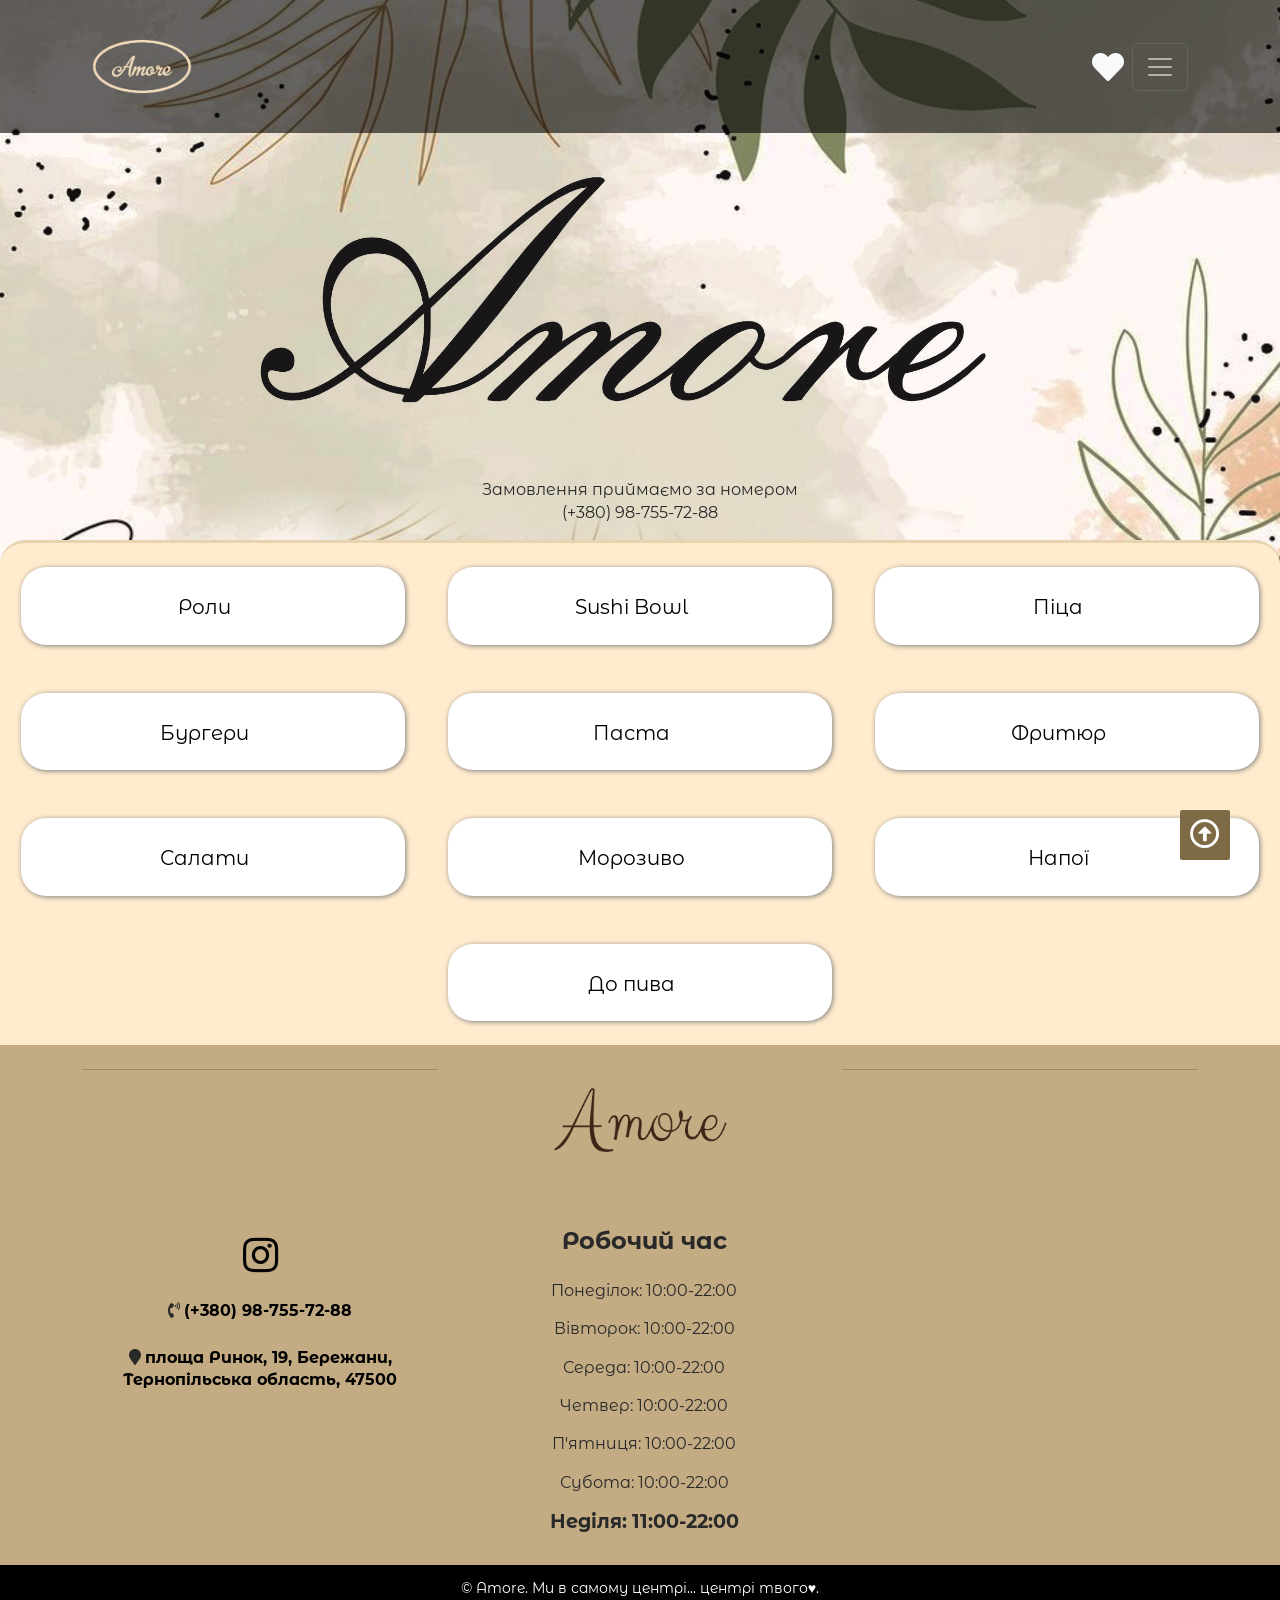
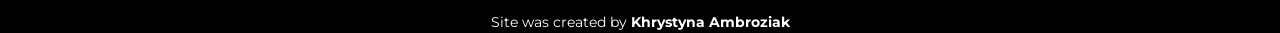
==== index.html @ 44c8d10b "Update index.html" ====
<!-- #region head -->
<!DOCTYPE html>
<html lang="en">
<head>
  <meta charset="UTF-8">
  <meta http-equiv="X-UA-Compatible" content="IE=edge">
  <meta name="viewport" content="width=device-width, initial-scale=1.0">
  
   <title>Menu Amore </title>
   
  <link rel="icon" href="img/icons/logoTab.png" type="image/png">
  <link rel="preconnect" href="https://fonts.googleapis.com">
<link rel="preconnect" href="https://fonts.gstatic.com" crossorigin>
<link href="https://fonts.googleapis.com/css2?family=Montserrat+Alternates:ital,wght@0,300;0,400;0,500;0,600;1,100;1,200;1,400;1,500;1,600&display=swap" rel="stylesheet">
<link href="https://fonts.googleapis.com/css2?family=Lobster&family=Montserrat:ital,wght@1,100&display=swap" rel="stylesheet">  
<link rel="stylesheet" href="https://cdnjs.cloudflare.com/ajax/libs/font-awesome/5.15.4/css/all.min.css" integrity="sha512-1ycn6IcaQQ40/MKBW2W4Rhis/DbILU74C1vSrLJxCq57o941Ym01SwNsOMqvEBFlcgUa6xLiPY/NS5R+E6ztJQ==" crossorigin="anonymous" referrerpolicy="no-referrer" />
	
  
<link href="https://cdn.jsdelivr.net/npm/bootstrap@5.1.3/dist/css/bootstrap.min.css" rel="stylesheet">
<link rel="stylesheet" href="style.css">  
<link rel="stylesheet" href="https://cdnjs.cloudflare.com/ajax/libs/font-awesome/5.15.1/css/all.min.css">

</head>
<!-- #endregion -->
<body id="home">
 

  <header class="header">
    <div class="header__top navbar navbar-dark fixed-top " >
      <div class="container justify-content-between">
        <a href="#home" class="back-button" id = "backBtn" onclick="goBack()">
          <i class="fas fa-arrow-left"></i>
        </a>
  
      <a href="#home" id="btn__home">
        <img class="logo" src="img/icons/logo.png" alt="Amore logo">
      </a>
      
      
      
      <div class="d-flex">
        <a href="#selected" id="liked__products"><i class="fas fa-heart fa-2x p-2 text-light"></i>
      </a>
        <button class="navbar-toggler" data-toggle="collapse" data-target="#responsive" id="burg__menu"><span class="navbar-toggler-icon"></span></button></div>
        
        <div class="collapse navbar-collapse text-uppercase" id="responsive">
        <div class="d-flex justify-content-end align-items-center">
        <div class="navbar-nav ">
          <button type="button" href="#rolys" class="nav__link main__link" id="nav__link" data-id="rolys">Роли</button>
          <button type="button" href="#sushi-bowl" class="nav__link main__link" id="nav__link" data-id="sushi-bowl">Sushi Bowl</button>
          <button type="button" href="#pizza" class="nav__link main__link" id="nav__link" data-id="pizza">Піца</button>
          <button type="button" href="#burgers" class="nav__link main__link" id="nav__link" data-id="burgers">Бургери</button>
	  	  <button type="button" href="#pasta" class="nav__link main__link" id="nav__link" data-id="pasta">Паста</button>
          <button type="button" href="#frytur" class="nav__link main__link" id="nav__link" data-id="frytur">Фритюр</button>
          <button type="button" href="#salads" class="nav__link main__link" id="nav__link" data-id="salads">Салати</button>
          <button type="button" href="#ice-cream" class="nav__link main__link" id="nav__link" data-id="ice-cream">Морозиво</button>
          <button type="button" href="#drinks" class="nav__link main__link" id="nav__link" data-id="drinks">Напої</button>
          <button type="button" href="#bear-menu" class="nav__link main__link" id="nav__link" data-id="beer-menu">До пива</button>
        </div>
        </div>
      </div>
    
  </div>
  </div>
  <div class="header__buttom d-flex justify-content-center "><p class="text-center font-weight-bold">Замовлення приймаємо за номером <br> (+380) 98-755-72-88</p></div>
  
    <a href="#" class="gotoupbtn"><i class="far fa-arrow-alt-circle-up"></i></a>
  
  </header>
  
 

  <main class="main">
    
    <div class="row justify-content-center text-center m-0" id="home__menu">
			
			<div class="col-sm-12 col-lg-4 col-md-6 my-4">
				<button type="button" href="#roly" class="btn btn-info btn-lg border-0 btun main__link"  id="nav__link" data-id="rolys">Роли</button>
			</div>
			
      <div class="col-sm-12 col-lg-4 col-md-6 my-4">

            <button type="button" href="#sushi-bowl" class="btn btn-info btn-lg border-0 btun main__link" id="nav__link" data-id="sushi-bowl">Sushi Bowl</button></div>
      <div class="col-sm-12 col-lg-4 col-md-6 my-4">

         <button type="button" href="#pizza" class="btn btn-info btn-lg border-0 btun main__link" id="nav__link" data-id="pizza">Піца</button></div>
      <div class="col-sm-12 col-lg-4 col-md-6 my-4">

      <button type="button" href="#burgers" class="btn btn-info btn-lg border-0 btun main__link" id="nav__link" data-id="burgers">Бургери</button></div>
      <div class="col-sm-12 col-lg-4 col-md-6 my-4">
	      
      <button type="button" href="#pasta" class="btn btn-info btn-lg border-0 btun main__link" id="nav__link" data-id="pasta">Паста</button></div>
      <div class="col-sm-12 col-lg-4 col-md-6 my-4">
	      
      <button type="button" href="#frytur" class="btn btn-info btn-lg border-0 btun main__link" id="nav__link" data-id="frytur">Фритюр</button></div>
        
      <div class="col-sm-12 col-lg-4 col-md-6 my-4">

      <button type="button" href="#salads" class="btn btn-info btn-lg border-0 btun main__link" id="nav__link" data-id="salads">Салати</button></div>
      <div class="col-sm-12 col-lg-4 col-md-6 my-4">

      <button type="button" href="#ice-cream" class="btn btn-info btn-lg border-0 btun main__link" id="nav__link" data-id="ice-cream">Морозиво</button></div>
      <div class="col-sm-12 col-lg-4 col-md-6 my-4">

      <button type="button" href="#drinks" class="btn btn-info btn-lg border-0 btun main__link" id="nav__link" data-id="drinks">Напої</button></div>
    
      
      <div class="col-sm-12 col-lg-4 col-md-6 my-4">

      <button type="button" href="#bear-menu" class="btn btn-info btn-lg border-0 btun main__link" id="nav__link" data-id="beer-menu">До пива</button></div>
          
		</div>
    <section class="recommended row justify-content-center m-0" id="recommended">
      
        
      </div>
    </section>
    

    
  </main>

  
   <!-- footer 4-->
   <footer class="">
    <div class="container">
      <div class="row">
        <div class="col-lg-4 col-md-12 text-center">
          <hr class="my-4">
        </div>
        <div class="col-lg-4 col-md-12 text-center">
          <img src="img/icons/logoFooter.png" height="150" alt="Amore logo">
        </div>
        <div class="col-lg-4 col-md-12 text-center">
          <hr class="my-4">
        </div>
      </div> <!--row end-->
      
      
      
      <!--<div class="row justify-content-center">
        <div class="col-md-9 col-sm-10 px-2 py-3">
          <div class="d-flex justify-content-between py-3 my-2 mypd-10">
            
            <a href="https://www.facebook.com/profile.php?id=100052698589684" class="icon-link"><i class="fab fa-facebook"></i></a>
          </div>
        </div>
      </div> --><!--row end-->
      
      <div class="row justify-content-center">
        
        <div class="col-md-6 col-lg-4 col-sm-12 py-4 text-sm-center text-md-left">
          <div class="flex-column">
            <div class="py-2 p-1 m-2">
              <a href="https://www.instagram.com/amore_sushi_pizza/" class="icon-link"><i class="fab fa-instagram"></i></a>
            </div>
            <div class="py-2 p-1 m-2">
              <i class="fas fa-phone-volume fs-30"></i>
              <a href="tel:+380 98 755 72 88" class="footer-link-item">(+380) 98-755-72-88</a>
            </div>
            
            <div class="py-2 p-1 m-2">
              <i class="fas fa-map-marker fs-30"></i>
              <a href="https://maps.app.goo.gl/dBQZLiyZNmDAJAns5" class="footer-link-item">площа Ринок, 19, Бережани, Тернопільська область, 47500</a>
            </div>
          </div>
        </div>
        <div class="col-md-6 col-lg-4 col-sm-12 py-4 text-sm-center text-md-left">
          <div class="flex-column justify-content-center">
            <h4 class="py-2 p-1" style="margin-left: 0.5rem;"><strong>Робочий час</strong></h4>
        
            <div class=" py-2 p-1 " style="margin-left: 0.5rem;" id="monday">
              Понеділок: 10:00-22:00
            </div>
        
            <div class="working-hours-item py-2 p-1" style="margin-left: 0.5rem;" id="tuesday">
              Вівторок: 10:00-22:00
            </div>
        
            <div class="working-hours-item py-2 p-1" style="margin-left: 0.5rem;" id="wednesday">
              Середа: 10:00-22:00
            </div>
        
            <div class="working-hours-item py-2 p-1" style="margin-left: 0.5rem;" id="thursday">
              Четвер: 10:00-22:00
            </div>
        
            <div class="working-hours-item py-2 p-1" style="margin-left: 0.5rem;" id="friday">
              П'ятниця: 10:00-22:00
            </div>
        
            <div class="working-hours-item py-2 p-1" style="margin-left: 0.5rem;" id="saturday">
              Субота: 10:00-22:00
            </div>
        
            <div class="working-hours-item py-2 p-1" style="margin-left: 0.5rem;" id="sunday">
              Неділя: 11:00-22:00
            </div>
          </div>
        </div>
        
      
        <div class="col-md-6 col-lg-4 col-sm-12 py-4 text-sm-center text-md-left text-center">
			<iframe src="https://www.google.com/maps/embed?pb=!1m14!1m8!1m3!1d10376.44341613339!2d24.9385401!3d49.4446218!3m2!1i1024!2i768!4f13.1!3m3!1m2!1s0x4730659e12428683%3A0x9b171ef4045ffa68!2z0J_RltGG0LAgQU1PUkUg0KHRg9GI0ZY!5e0!3m2!1suk!2sua!4v1702551640655!5m2!1suk!2sua" width="300" height="200" style="border:0;" allowfullscreen="" loading="lazy"></iframe>
        </div>
      </div> <!--row end-->
    </div> <!--container end-->
    <div class="container-fluid bg-footer-dark text-white">
      <div class="row">
        <div class="col-12 text-center py-2 my-1">
          <small>&copy; Amore. Ми в самому центрі... центрі твого♥️.</small><br>
        </div>
	<small class="end-page text-center">Site was created by <a href="mailto:ambrozyak20@gmail.com">Khrystyna Ambroziak</a></small>
      </div>
    </div>
  </footer> <!--footer end-->
	
	<script src="https://code.jquery.com/jquery-3.5.1.slim.min.js" integrity="sha384-DfXdz2htPH0lsSSs5nCTpuj/zy4C+OGpamoFVy38MVBnE+IbbVYUew+OrCXaRkfj" crossorigin="anonymous"></script>
	<script src="https://cdn.jsdelivr.net/npm/popper.js@1.16.1/dist/umd/popper.min.js" integrity="sha384-9/reFTGAW83EW2RDu2S0VKaIzap3H66lZH81PoYlFhbGU+6BZp6G7niu735Sk7lN" crossorigin="anonymous"></script>
	<script src="https://cdn.jsdelivr.net/npm/bootstrap@5.1.3/dist/js/bootstrap.bundle.min.js"></script>

<script src="https://cdnjs.cloudflare.com/ajax/libs/twitter-bootstrap/4.3.1/js/bootstrap.min.js"></script>
    <script src="js/script.js"></script>
   
</body>
</html>
---- style.css ----
/* #region page */
html {
    scroll-behavior: smooth;
  }
  
  body {
    margin: 0;
    padding: 0;
    font-family: 'Montserrat Alternates', sans-serif;
    color: #292929;
    font-size: 16px;
    line-height: 140%;
    background-color: #FFEBCD;
  }
  a{
    text-decoration: none;
    color: black;
}
  /* #endregion */
  /* #region header */
  
 .header {
    display: flex;
    flex-direction: column-reverse;
    justify-content: space-between;
    box-sizing: border-box;
    min-height: 60vh;
  }
 
  .header::before {
    content: '';
    position: absolute;
    top: 0;
    left: 0;
    width: 100%;
    height: 65%;
    background: url(img/cover.jpeg) no-repeat center center/cover;
    overflow: hidden;
    z-index: -1;
}
@media (max-width: 600px){
  .header::before {
    
    height: 40%;
  }
  .header {
    min-height: 35vh;
  }
}
 
  .logo {
    width: 100px;
  }
  
  
   
  .header__top {
    display: flex;
    width: 100vw;
    padding: 24px 80px 24px 80px;
    background-color: rgba(0,0,0,0.6);
  }
  @media (max-width: 800px){
    .header__top {
      padding: 4px 4px;
    }
   
 }
 .back-button {
  top: 20px;
  left: 20px;
  cursor: pointer;
  font-size: 34px;
  color: rgb(160, 158, 155);
  display: none;
}
.back-button:hover{
  color: rgb(222, 220, 216);
}
 .header__bottom {
  margin-bottom: 0;
 }

  /* #endregion */
  /* #region menu */
  
  
  .hide__menu{
    display: none;
    
  }
  
  .menu__top {
    display: flex;
    justify-content: space-between;
    margin-bottom: 64px;
  }
  /* #endregion */
  /* #region nav */
  .nav {
    display: flex;
    flex-direction: column;
    gap: 32px;
   
  }
  .menu-list-bar{
    display: flex;
    flex-direction: column;
    gap: 32px;
  }
  
  .nav__link {
    color: #FFFFFF !important;
    transition:  .3s  ease-in-out;
    text-decoration: none;
    text-transform: uppercase;
    background: none;
    border: none;
    /*text-decoration: none;
    font-weight: bold;
    font-size: 22px;
    line-height: 22px;
    text-transform: uppercase;
    letter-spacing: 2px;
    background: none;
    border: none;
    padding: 0;
 
  text-decoration: underline;
  cursor: pointer;*/
  }
  .nav__link::after{
    content: "";
    display: inline-block;
    border-right: 2px solid #F2F2F2;
    height: 12px;
    padding: 0px 1px;
    opacity: 0;
    transition:  .3s  ease-in-out;

    

}
.nav__link::before{
    content: "";
    display: inline-block;
    
    height: 12px;
    opacity: 0;
    border-left: 2px solid #F2F2F2;
    padding: 0px 1px;
    transition:  .3  ease-in-outs;

}

.nav__link:hover::after{
    opacity: 1;
    transition:  .3s  ease-in-out;
    padding: 3px
} 
.nav__link:hover::before{
    opacity: 1;
    transition:  .3s  ease-in-out;
    padding: 3px
} 

  /* #endregion */
  /* #region main */
  .main {
    padding: 0;
    min-height: 400px;
    border-radius: 25px 25px 0 0 ; /* Заокруглення секції знизу */
    border-top: rgb(231, 211, 176) solid;
    background-color: #FFEBCD;
  }
  /* #endregion */
  /* #region recommended */
  .recommended {
    margin-bottom: 120px;
    display: none;
  }
  .active{
    display: flex;
  }
  .recommended__title {
    margin-top: 0;
    margin-bottom: 64px;
    font-size: 48px;
    line-height: 100%;
    font-weight: bold;
    text-align: center;
    letter-spacing: -1.5px;
  }
  
  .card-menu{
    border: 1px solid #ddd;
  padding: 4px;
  background-color: #fff;
  border-radius: 5px;
  box-shadow: 0 4px 8px #888888;
}
  /* #endregion */
  
 
/* footer */
footer{
  background-color: #c3ab83;
}
.end-page{
  font-family: 'Montserrat', sans-serif;
  margin-bottom: 0;
}
.end-page a{
  color: #ffffff;
  font-weight: bold;
}
.end-page a:hover{
  color: rgb(247, 237, 186);
  font-weight: bold;
}
.bg-footer-dark{
  background-color: #000000;
}
.footer-link-item{
  color: #000000;
  font-weight: bold;
  text-decoration-line: none;
}
.footer-link-item:hover{
  color: rgb(73, 70, 71);
  font-weight: normal;
}
.mypd-10{
  padding-left: 10px;
  padding-right: 10px;
}
.icon-link{
  color: rgb(5, 5, 5);
  font-size: 40px;
  font-weight: bold;
}
.icon-link:hover{
  color: rgb(73, 70, 71);
  font-weight: normal;
}
.gotoupbtn{
position: fixed;
width: 50px;
height: 50px;
background: rgb(126, 107, 69);
bottom: 40px;
right: 50px;
border-radius: 2px;
text-align: center;
line-height: 50px;
color: #ffffff;
font-size: 30px;
text-decoration: none;
cursor: pointer;
transition: 0.5s;
z-index: 1;
}
.gotoupbtn:hover{
font-size: 25px;
background: #ffffff;
color: rgb(126, 107, 69);
width: 48px;
height: 48px;
border-radius: 50%;
}
.custom-btn{
  color: rgb(5, 5, 5);
  font-weight: bold;
}
.custom-btn:hover{
  background-color: rgb(73, 70, 71);
  font-weight: normal;
  color: white;
}
/* #region btn menu */
.btun{
  background-color: white;
  box-shadow: 1px 1px 5px #7d7d7e;
  width: 30vw; 
  padding: 20px;
  border-radius: 25px;
}
@media (max-width: 767px){
  .btun {
    width: 90vw; 
  }
 
}

.btun::after{
  content: "\00bb ";
  display: inline-block;
  margin-left: 5px;
  font-size:25px;
  opacity: 0;
  transition: .5s ease;
}

.btun:hover::after{
  opacity: 1;
  transition: .5s ease;
  padding-right: 10px;
}

.btun:hover{

  background: linear-gradient(rgba(66, 65, 65, 0.5), rgba(70, 69, 69, 0.5)), #c3ab83;
  transition: .5s ease;
 

}

  /* #endregion */
  .btn-coffee {
    background: #c3a674; /* Кавовий колір - коричневий */
    color: #fff;
    border: none;
    padding: 10px 20px;
    margin: 5px;
    border-radius: 5px;
    transition: background 0.3s ease-in-out;
  }

  .btn-coffee:hover {
    background: #A0522D; /* Темно-кавовий колір - коричневий */
  }

  .btn-coffee:focus {
    box-shadow: 0 0 0 0.2rem rgba(139, 69, 19, 0.5); /* Підсвічування при фокусі */
  }

  .btn-coffee.active {
    background: #D2691E; /* Світло-кавовий колір - коричневий */
  }
  .sub-menu-container {
    display: flex;
    overflow-x: auto;
    white-space: nowrap;
    scrollbar-width: thin;
    scrollbar-color: #d7854a #FFEBCD; /* колір скролбару та фону */
}

.sub-menu-container::-webkit-scrollbar {
    width: 8px;
    height: 0.5em;
}

.sub-menu-container::-webkit-scrollbar-thumb {
    background-color: #d7854a; /* колір скролбару */
    border-radius: 6px; /* закруглені кути */
    
}

.sub-menu-container::-webkit-scrollbar-track {
    background-color: #FFEBCD; /* фон скролбару */
}
@media (max-width: 768px) {
  .sub-menu-container::-webkit-scrollbar {
      display: none; /* Приховати скролбар на екранах планшетів і телефонах */
  }
}
.fa-heart:hover {
  color: #7d7d7e; 
}
.selected-item {
  border: 1px solid #ddd;
  margin: 10px;
  padding: 10px;
  background-color: #fff;
  border-radius: 5px;
  box-shadow: 0 4px 8px rgba(0, 0, 0, 0.1);
}
.card-img-logo{
  width: 40%;
}
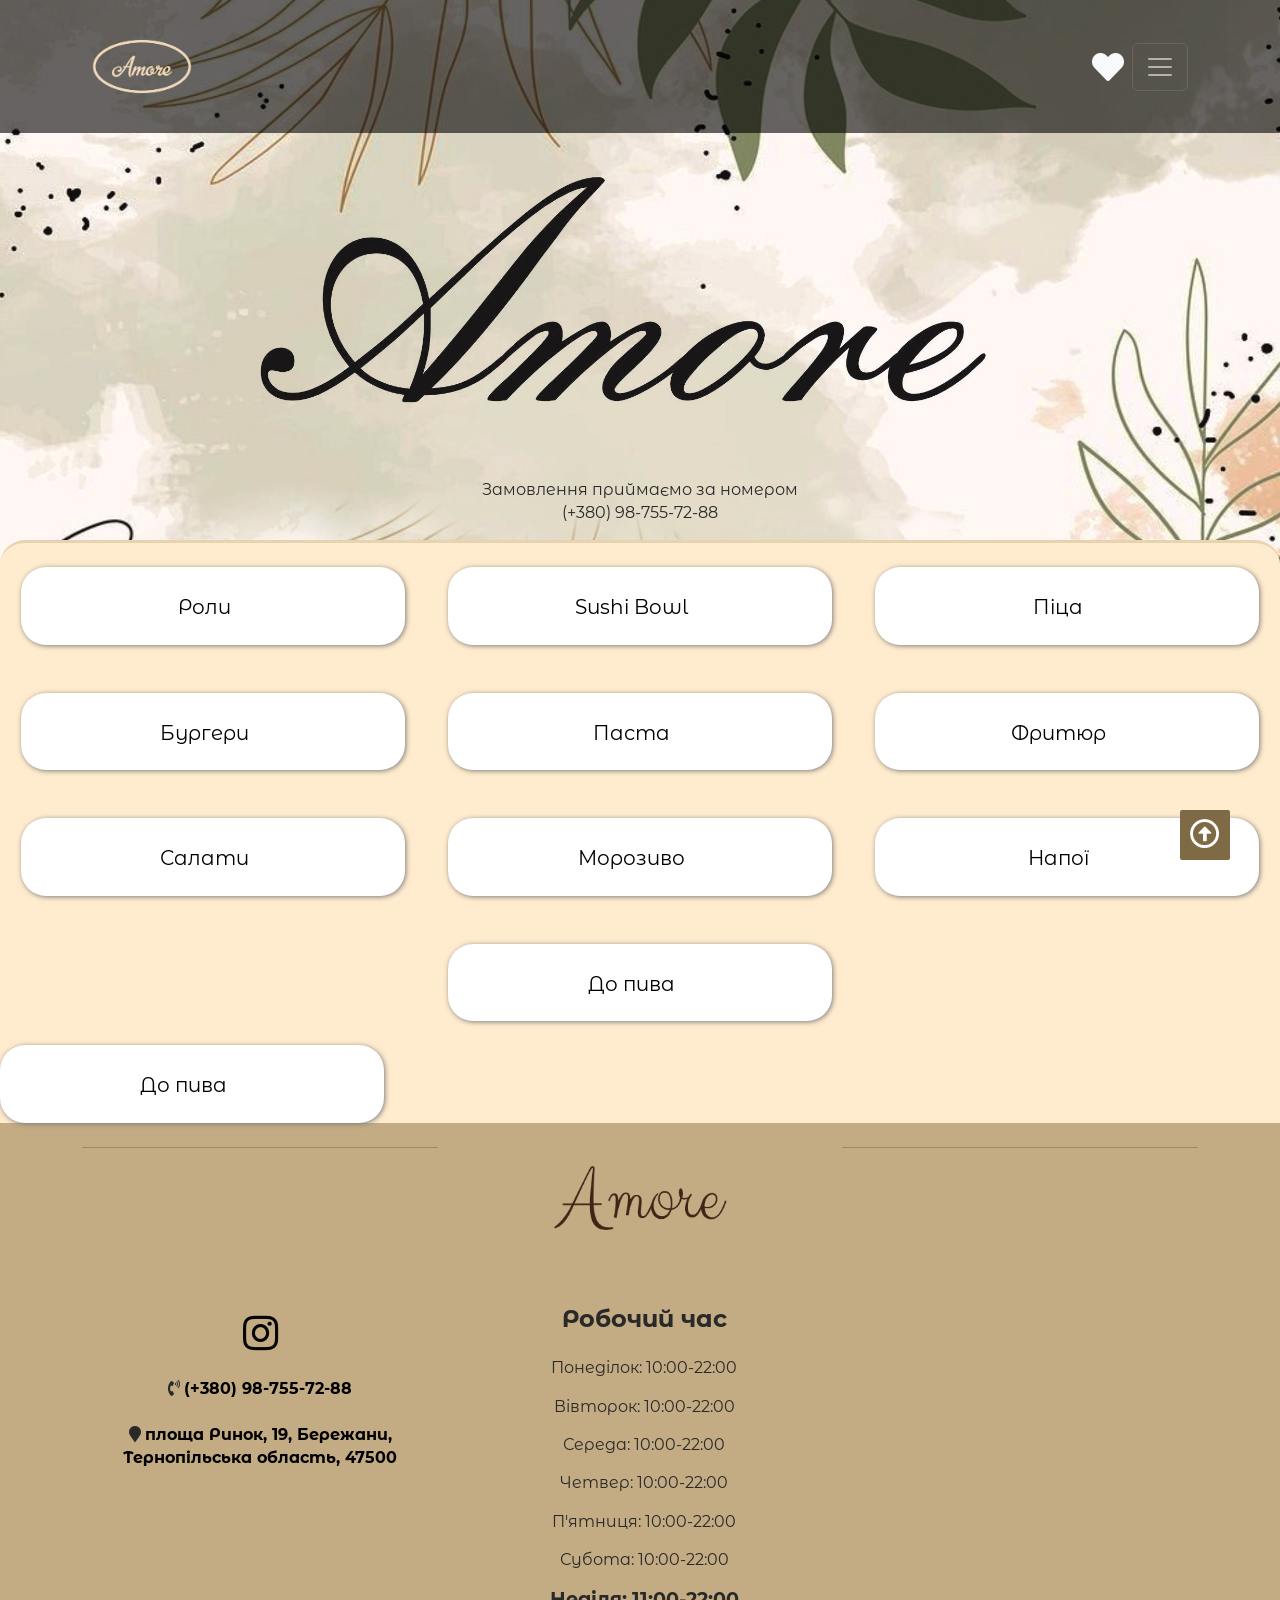
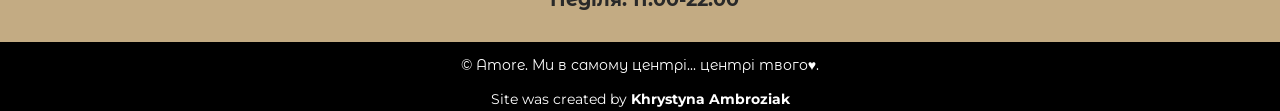
==== commit c40c2acd: "Update index.html" ====
--- a/index.html
+++ b/index.html
@@ -43,19 +43,19 @@
       </a>
         <button class="navbar-toggler" data-toggle="collapse" data-target="#responsive" id="burg__menu"><span class="navbar-toggler-icon"></span></button></div>
         
-        <div class="collapse navbar-collapse text-uppercase" id="responsive">
+       <div class="collapse navbar-collapse text-uppercase" id="responsive">
         <div class="d-flex justify-content-end align-items-center">
         <div class="navbar-nav ">
-          <button type="button" href="#rolys" class="nav__link main__link" id="nav__link" data-id="rolys">Роли</button>
-          <button type="button" href="#sushi-bowl" class="nav__link main__link" id="nav__link" data-id="sushi-bowl">Sushi Bowl</button>
-          <button type="button" href="#pizza" class="nav__link main__link" id="nav__link" data-id="pizza">Піца</button>
-          <button type="button" href="#burgers" class="nav__link main__link" id="nav__link" data-id="burgers">Бургери</button>
-	  	  <button type="button" href="#pasta" class="nav__link main__link" id="nav__link" data-id="pasta">Паста</button>
-          <button type="button" href="#frytur" class="nav__link main__link" id="nav__link" data-id="frytur">Фритюр</button>
-          <button type="button" href="#salads" class="nav__link main__link" id="nav__link" data-id="salads">Салати</button>
-          <button type="button" href="#ice-cream" class="nav__link main__link" id="nav__link" data-id="ice-cream">Морозиво</button>
-          <button type="button" href="#drinks" class="nav__link main__link" id="nav__link" data-id="drinks">Напої</button>
-          <button type="button" href="#bear-menu" class="nav__link main__link" id="nav__link" data-id="beer-menu">До пива</button>
+          <button type="button" href="#rolys" class="nav__link main__link" data-id="1">Роли</button>
+          <button type="button" href="#sushi-bowl" class="nav__link main__link" data-id="4">Sushi Bowl</button>
+          <button type="button" href="#pizza" class="nav__link main__link" data-id="2">Піца</button>
+          <button type="button" href="#burgers" class="nav__link main__link" data-id="8">Бургери</button>
+          <button type="button" href="#pasta" class="nav__link main__link" data-id="10">Паста</button>
+          <button type="button" href="#frytur" class="nav__link main__link" data-id="9">Фритюр</button>
+          <button type="button" href="#salads" class="nav__link main__link" data-id="5">Салати</button>
+          <button type="button" href="#ice-cream" class="nav__link main__link" data-id="6">Морозиво</button>
+          <button type="button" href="#drinks" class="nav__link main__link" data-id="3">Напої</button>
+          <button type="button" href="#bear-menu" class="nav__link main__link" data-id="7">До пива</button>
         </div>
         </div>
       </div>
@@ -72,42 +72,41 @@
 
   <main class="main">
     
-    <div class="row justify-content-center text-center m-0" id="home__menu">
-			
-			<div class="col-sm-12 col-lg-4 col-md-6 my-4">
-				<button type="button" href="#roly" class="btn btn-info btn-lg border-0 btun main__link"  id="nav__link" data-id="rolys">Роли</button>
-			</div>
-			
-      <div class="col-sm-12 col-lg-4 col-md-6 my-4">
-
-            <button type="button" href="#sushi-bowl" class="btn btn-info btn-lg border-0 btun main__link" id="nav__link" data-id="sushi-bowl">Sushi Bowl</button></div>
-      <div class="col-sm-12 col-lg-4 col-md-6 my-4">
-
-         <button type="button" href="#pizza" class="btn btn-info btn-lg border-0 btun main__link" id="nav__link" data-id="pizza">Піца</button></div>
-      <div class="col-sm-12 col-lg-4 col-md-6 my-4">
-
-      <button type="button" href="#burgers" class="btn btn-info btn-lg border-0 btun main__link" id="nav__link" data-id="burgers">Бургери</button></div>
-      <div class="col-sm-12 col-lg-4 col-md-6 my-4">
-	      
-      <button type="button" href="#pasta" class="btn btn-info btn-lg border-0 btun main__link" id="nav__link" data-id="pasta">Паста</button></div>
-      <div class="col-sm-12 col-lg-4 col-md-6 my-4">
-	      
-      <button type="button" href="#frytur" class="btn btn-info btn-lg border-0 btun main__link" id="nav__link" data-id="frytur">Фритюр</button></div>
-        
-      <div class="col-sm-12 col-lg-4 col-md-6 my-4">
-
-      <button type="button" href="#salads" class="btn btn-info btn-lg border-0 btun main__link" id="nav__link" data-id="salads">Салати</button></div>
-      <div class="col-sm-12 col-lg-4 col-md-6 my-4">
-
-      <button type="button" href="#ice-cream" class="btn btn-info btn-lg border-0 btun main__link" id="nav__link" data-id="ice-cream">Морозиво</button></div>
-      <div class="col-sm-12 col-lg-4 col-md-6 my-4">
-
-      <button type="button" href="#drinks" class="btn btn-info btn-lg border-0 btun main__link" id="nav__link" data-id="drinks">Напої</button></div>
-    
-      
-      <div class="col-sm-12 col-lg-4 col-md-6 my-4">
-
-      <button type="button" href="#bear-menu" class="btn btn-info btn-lg border-0 btun main__link" id="nav__link" data-id="beer-menu">До пива</button></div>
+   <div class="row justify-content-center text-center m-0" id="home__menu">
+            
+      <div class="col-sm-12 col-lg-4 col-md-6 my-4">
+        <button type="button" href="#roly" class="btn btn-info btn-lg border-0 btun main__link" data-id="1">Роли</button>
+      </div>
+      <div class="col-sm-12 col-lg-4 col-md-6 my-4">
+        <button type="button" href="#sushi-bowl" class="btn btn-info btn-lg border-0 btun main__link" data-id="4">Sushi Bowl</button>
+      </div>
+      <div class="col-sm-12 col-lg-4 col-md-6 my-4">
+        <button type="button" href="#pizza" class="btn btn-info btn-lg border-0 btun main__link" data-id="2">Піца</button>
+      </div>
+      <div class="col-sm-12 col-lg-4 col-md-6 my-4">
+        <button type="button" href="#burgers" class="btn btn-info btn-lg border-0 btun main__link" data-id="8">Бургери</button>
+      </div>
+      <div class="col-sm-12 col-lg-4 col-md-6 my-4">
+        <button type="button" href="#pasta" class="btn btn-info btn-lg border-0 btun main__link" data-id="10">Паста</button>
+      </div>
+      <div class="col-sm-12 col-lg-4 col-md-6 my-4">
+        <button type="button" href="#frytur" class="btn btn-info btn-lg border-0 btun main__link" data-id="9">Фритюр</button>
+      </div>
+      <div class="col-sm-12 col-lg-4 col-md-6 my-4">
+        <button type="button" href="#salads" class="btn btn-info btn-lg border-0 btun main__link" data-id="5">Салати</button>
+      </div>
+      <div class="col-sm-12 col-lg-4 col-md-6 my-4">
+        <button type="button" href="#ice-cream" class="btn btn-info btn-lg border-0 btun main__link" data-id="6">Морозиво</button>
+      </div>
+      <div class="col-sm-12 col-lg-4 col-md-6 my-4">
+        <button type="button" href="#drinks" class="btn btn-info btn-lg border-0 btun main__link" data-id="3">Напої</button>
+      </div>
+      <div class="col-sm-12 col-lg-4 col-md-6 my-4">
+        <button type="button" href="#bear-menu" class="btn btn-info btn-lg border-0 btun main__link" data-id="7">До пива</button>
+      </div>
+          
+    </div>
+	  <button type="button" href="#bear-menu" class="btn btn-info btn-lg border-0 btun main__link" id="nav__link" data-id="beer-menu">До пива</button></div>
           
 		</div>
     <section class="recommended row justify-content-center m-0" id="recommended">
@@ -220,6 +219,7 @@
 	<script src="https://cdn.jsdelivr.net/npm/bootstrap@5.1.3/dist/js/bootstrap.bundle.min.js"></script>
 
 <script src="https://cdnjs.cloudflare.com/ajax/libs/twitter-bootstrap/4.3.1/js/bootstrap.min.js"></script>
+	<script src="https://identity.netlify.com/v1/netlify-identity-widget.js"></script>
     <script src="js/script.js"></script>
    
 </body>
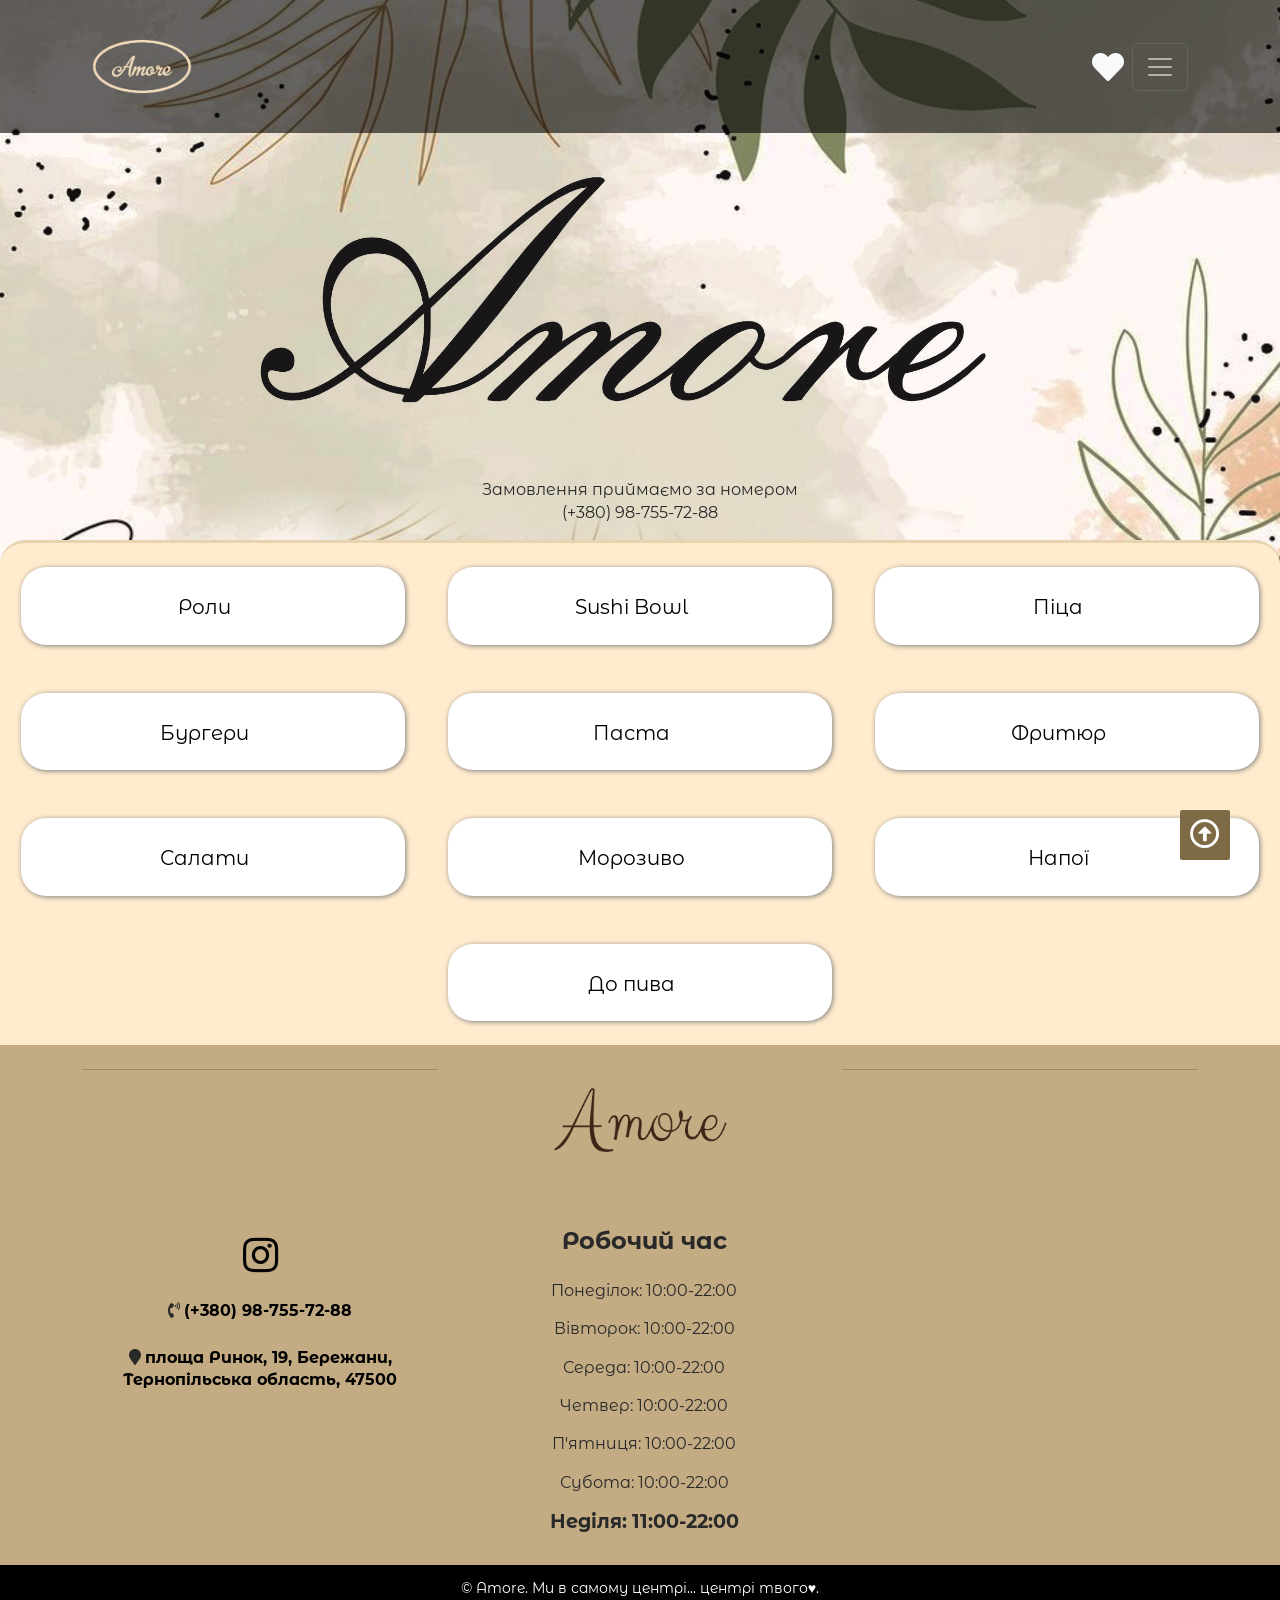
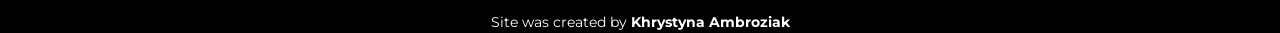
==== commit 5efeb2c3: "Update index.html" ====
--- a/index.html
+++ b/index.html
@@ -104,11 +104,7 @@
       <div class="col-sm-12 col-lg-4 col-md-6 my-4">
         <button type="button" href="#bear-menu" class="btn btn-info btn-lg border-0 btun main__link" data-id="7">До пива</button>
       </div>
-          
-    </div>
-	  <button type="button" href="#bear-menu" class="btn btn-info btn-lg border-0 btun main__link" id="nav__link" data-id="beer-menu">До пива</button></div>
-          
-		</div>
+      
     <section class="recommended row justify-content-center m-0" id="recommended">
       
         
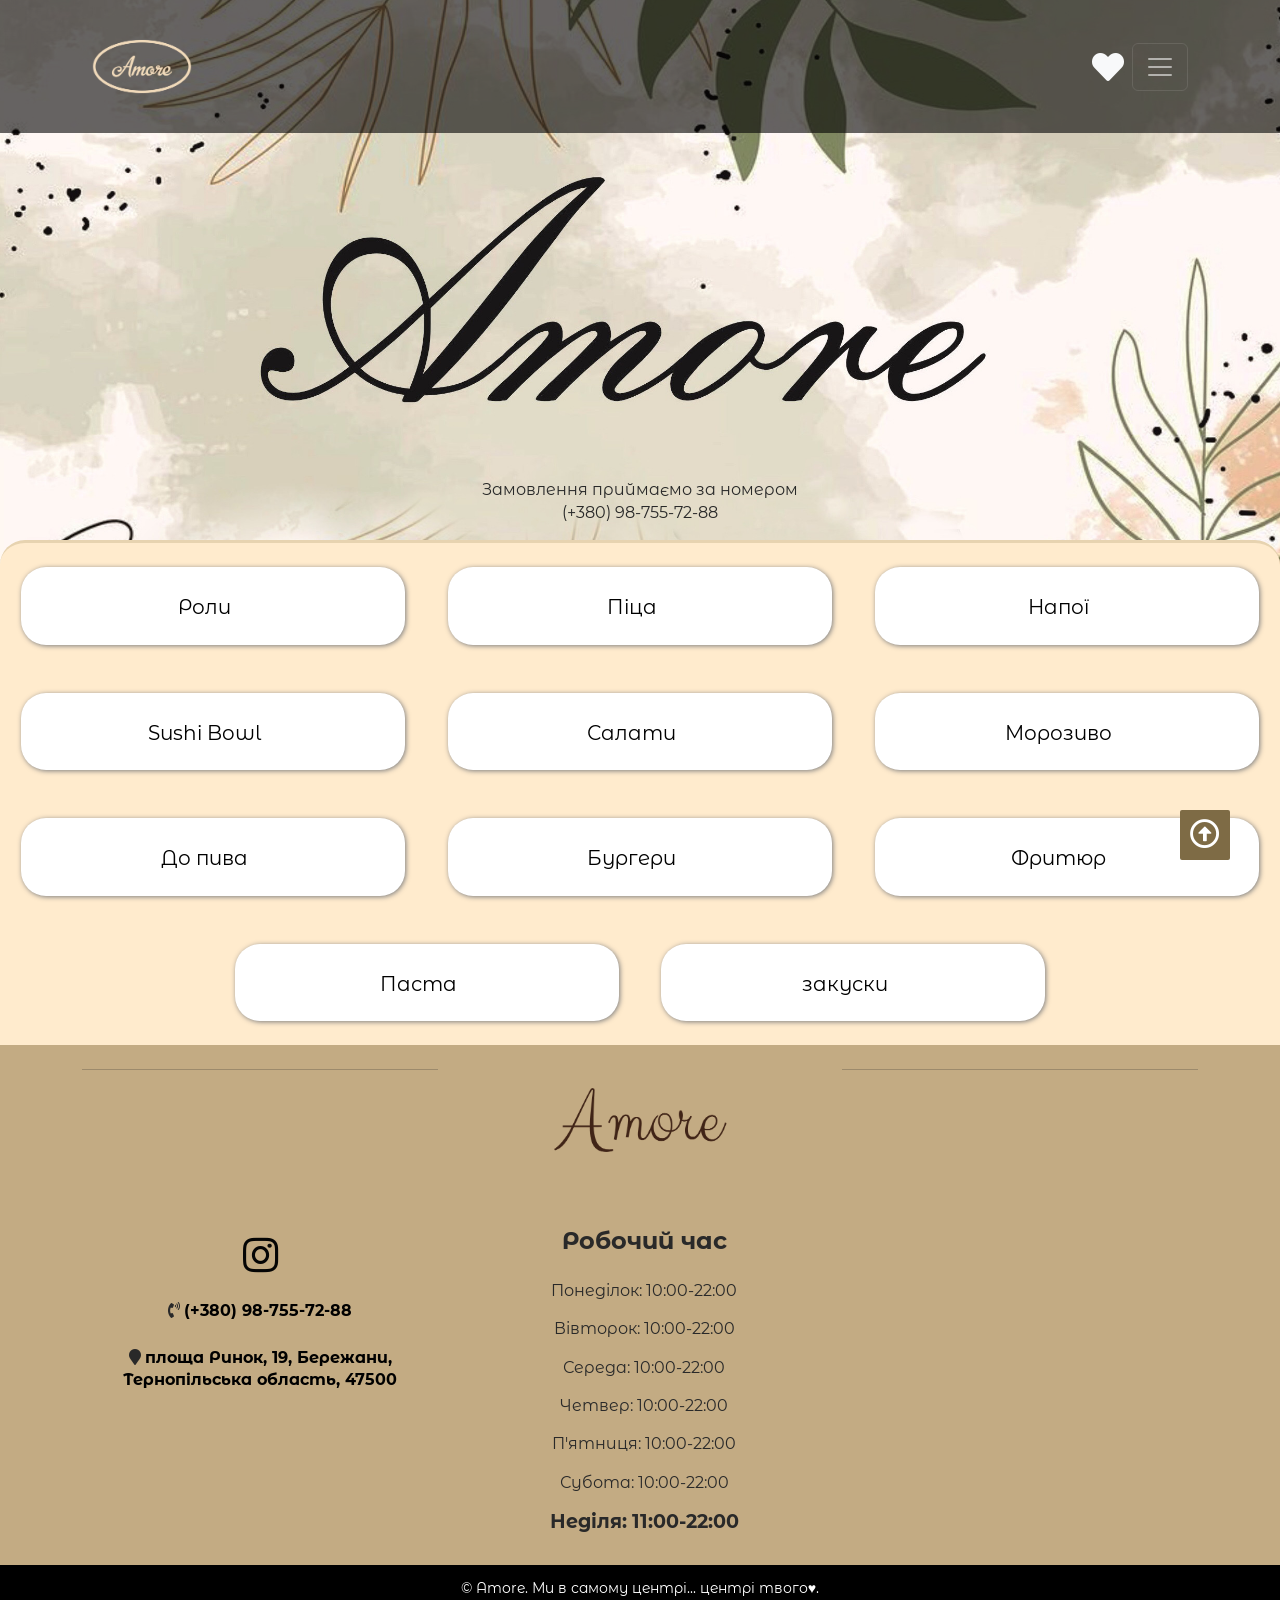
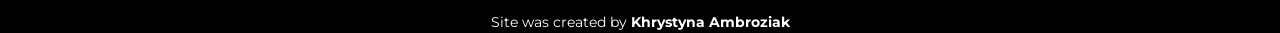
==== commit d6f188ba: "Update index.html" ====
--- a/index.html
+++ b/index.html
@@ -45,17 +45,8 @@
         
        <div class="collapse navbar-collapse text-uppercase" id="responsive">
         <div class="d-flex justify-content-end align-items-center">
-        <div class="navbar-nav ">
-          <button type="button" href="#rolys" class="nav__link main__link" data-id="1">Роли</button>
-          <button type="button" href="#sushi-bowl" class="nav__link main__link" data-id="4">Sushi Bowl</button>
-          <button type="button" href="#pizza" class="nav__link main__link" data-id="2">Піца</button>
-          <button type="button" href="#burgers" class="nav__link main__link" data-id="8">Бургери</button>
-          <button type="button" href="#pasta" class="nav__link main__link" data-id="10">Паста</button>
-          <button type="button" href="#frytur" class="nav__link main__link" data-id="9">Фритюр</button>
-          <button type="button" href="#salads" class="nav__link main__link" data-id="5">Салати</button>
-          <button type="button" href="#ice-cream" class="nav__link main__link" data-id="6">Морозиво</button>
-          <button type="button" href="#drinks" class="nav__link main__link" data-id="3">Напої</button>
-          <button type="button" href="#bear-menu" class="nav__link main__link" data-id="7">До пива</button>
+        <!-- ТУТ БУЛИ КНОПКИ БУРГЕРА. ТЕПЕР КОНТЕЙНЕР ПУСТИЙ, JS ЇХ ДОДАСТЬ САМ -->
+        <div class="navbar-nav">
         </div>
         </div>
       </div>
@@ -72,43 +63,14 @@
 
   <main class="main">
     
+   <!-- ТУТ БУЛИ ВЕЛИКІ ПЛИТКИ ГОЛОВНОГО МЕНЮ. ТЕПЕР КОНТЕЙНЕР ПУСТИЙ, JS ЇХ ДОДАСТЬ САМ -->
    <div class="row justify-content-center text-center m-0" id="home__menu">
-            
-      <div class="col-sm-12 col-lg-4 col-md-6 my-4">
-        <button type="button" href="#roly" class="btn btn-info btn-lg border-0 btun main__link" data-id="1">Роли</button>
-      </div>
-      <div class="col-sm-12 col-lg-4 col-md-6 my-4">
-        <button type="button" href="#sushi-bowl" class="btn btn-info btn-lg border-0 btun main__link" data-id="4">Sushi Bowl</button>
-      </div>
-      <div class="col-sm-12 col-lg-4 col-md-6 my-4">
-        <button type="button" href="#pizza" class="btn btn-info btn-lg border-0 btun main__link" data-id="2">Піца</button>
-      </div>
-      <div class="col-sm-12 col-lg-4 col-md-6 my-4">
-        <button type="button" href="#burgers" class="btn btn-info btn-lg border-0 btun main__link" data-id="8">Бургери</button>
-      </div>
-      <div class="col-sm-12 col-lg-4 col-md-6 my-4">
-        <button type="button" href="#pasta" class="btn btn-info btn-lg border-0 btun main__link" data-id="10">Паста</button>
-      </div>
-      <div class="col-sm-12 col-lg-4 col-md-6 my-4">
-        <button type="button" href="#frytur" class="btn btn-info btn-lg border-0 btun main__link" data-id="9">Фритюр</button>
-      </div>
-      <div class="col-sm-12 col-lg-4 col-md-6 my-4">
-        <button type="button" href="#salads" class="btn btn-info btn-lg border-0 btun main__link" data-id="5">Салати</button>
-      </div>
-      <div class="col-sm-12 col-lg-4 col-md-6 my-4">
-        <button type="button" href="#ice-cream" class="btn btn-info btn-lg border-0 btun main__link" data-id="6">Морозиво</button>
-      </div>
-      <div class="col-sm-12 col-lg-4 col-md-6 my-4">
-        <button type="button" href="#drinks" class="btn btn-info btn-lg border-0 btun main__link" data-id="3">Напої</button>
-      </div>
-      <div class="col-sm-12 col-lg-4 col-md-6 my-4">
-        <button type="button" href="#bear-menu" class="btn btn-info btn-lg border-0 btun main__link" data-id="7">До пива</button>
-      </div>
-      
+   </div>
+   
     <section class="recommended row justify-content-center m-0" id="recommended">
       
         
-      </div>
+	<!--</div>-->
     </section>
     
 
